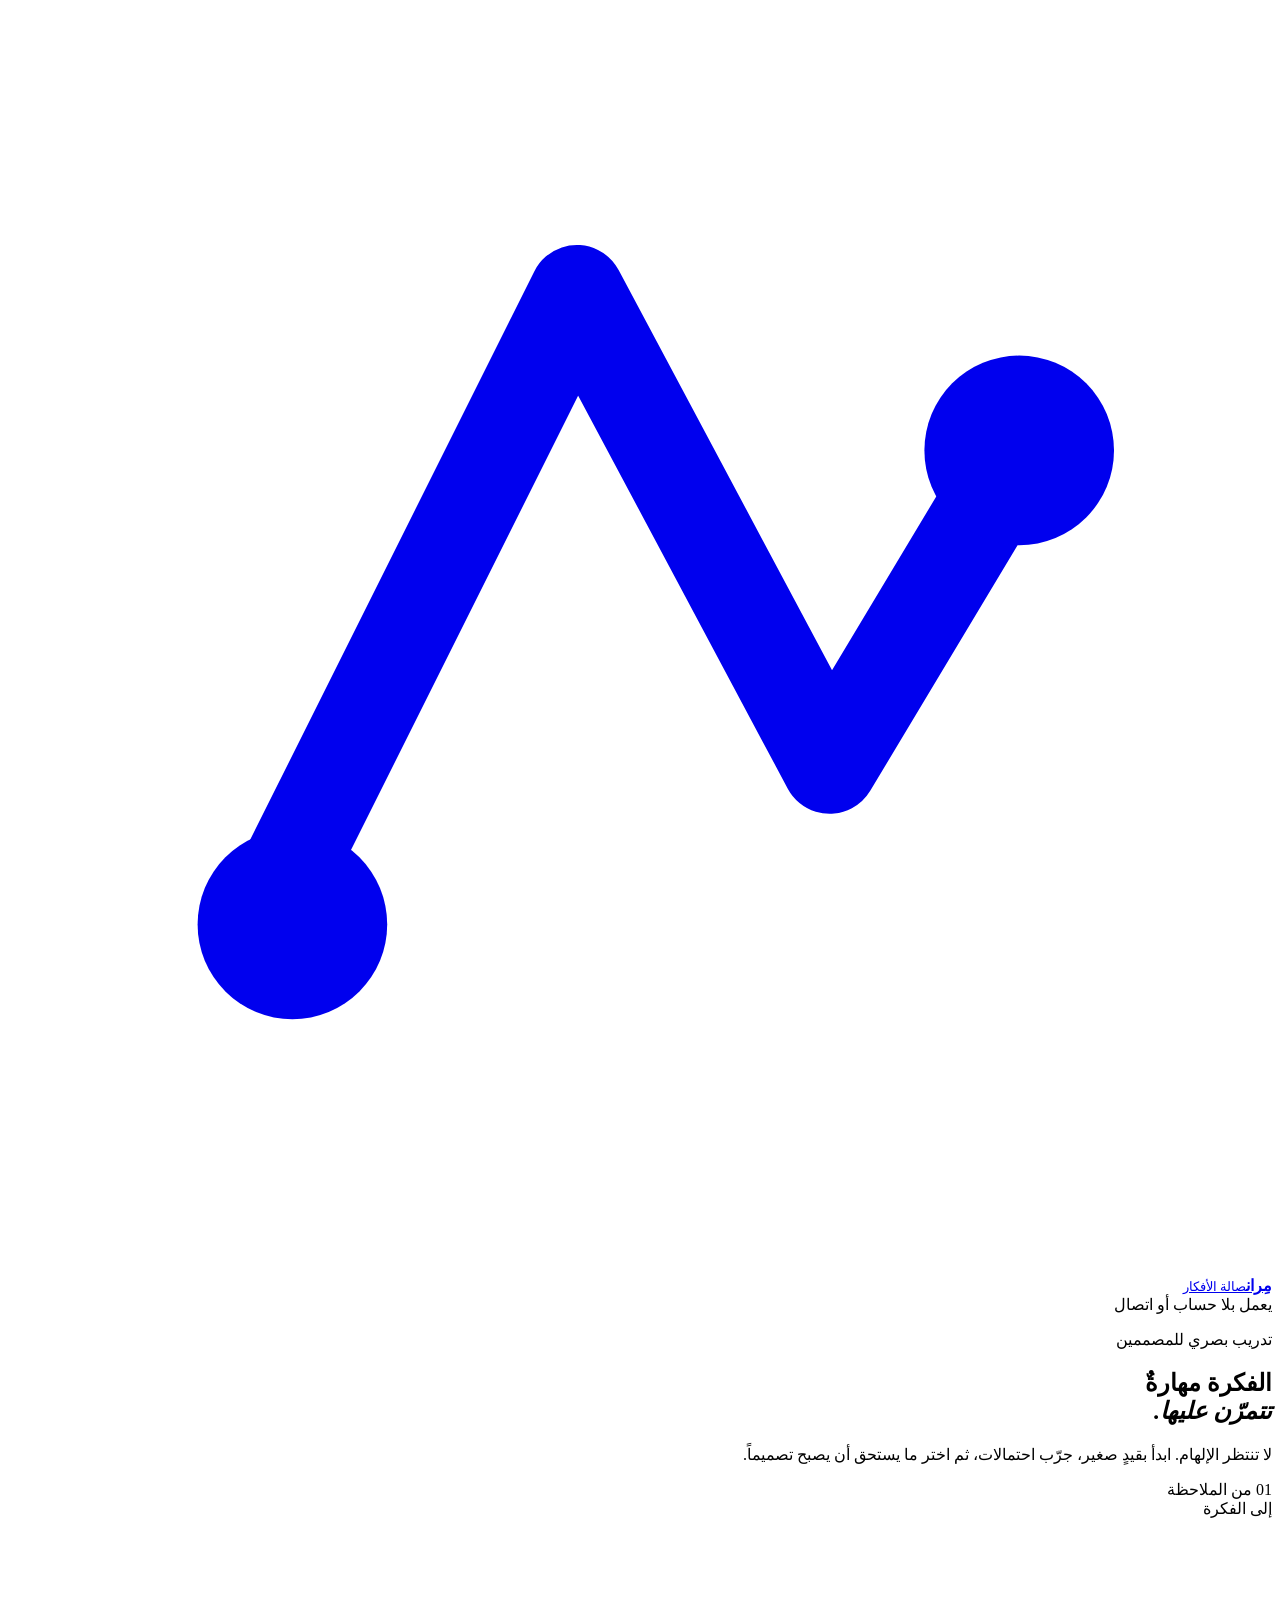
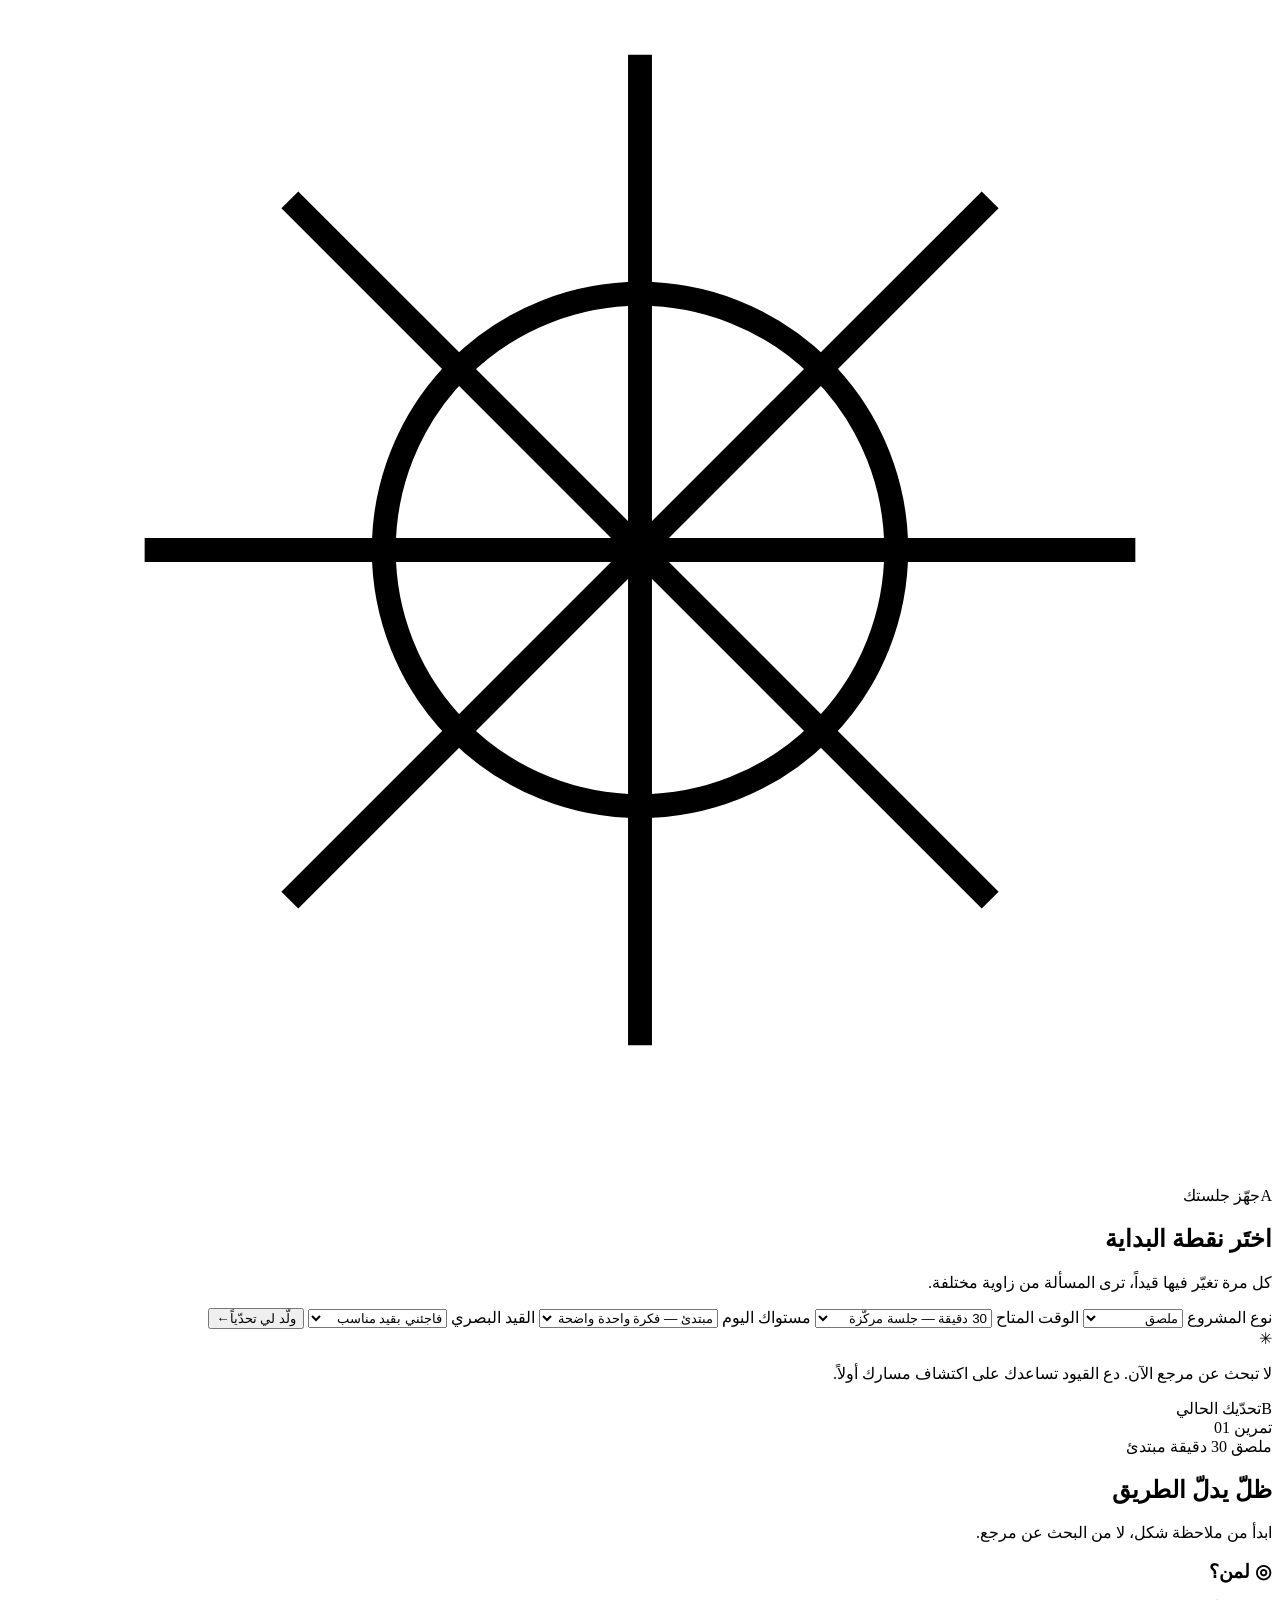
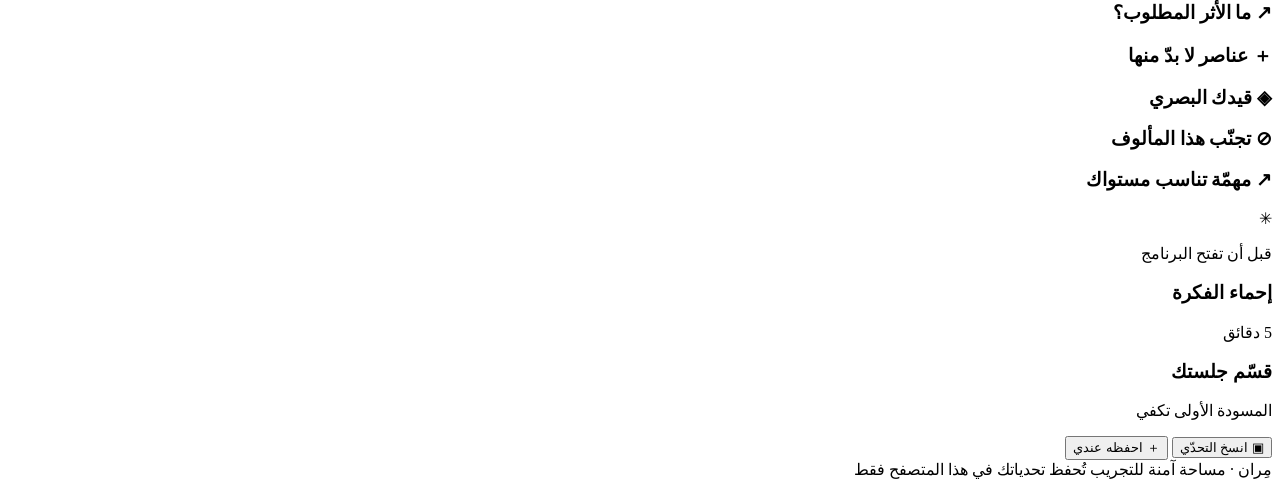
==== miran/index.html @ b80fbe61 "Publish Arabic learning site: miran/index.html" ====
<!doctype html>
<html lang="ar" dir="rtl">
<head>
  <meta charset="utf-8">
  <meta name="viewport" content="width=device-width, initial-scale=1">
  <meta name="theme-color" content="#f2eee3">
  <meta name="description" content="تمارين تصميم عربية قصيرة تساعدك على توليد أفكارك بصرياً، لا تقليدها.">
  <title>مِران — صالة الأفكار</title>
  <link rel="stylesheet" href="styles.css">
  <script src="challenges.js" defer></script>
  <script src="app.js" defer></script>
</head>
<body>
  <header class="topbar">
    <a class="brand" href="#top" aria-label="مِران — إلى بداية الصفحة">
      <span class="brand-mark" aria-hidden="true">
        <svg viewBox="0 0 40 40" fill="none"><path d="M8 29 18 9l8 15 6-10" stroke="currentColor" stroke-width="3" stroke-linecap="round" stroke-linejoin="round"/><circle cx="9" cy="29" r="3" fill="currentColor"/><circle cx="32" cy="14" r="3" fill="currentColor"/></svg>
      </span>
      <span><strong>مِران</strong><small>صالة الأفكار</small></span>
    </a>
    <div class="offline-tag"><span class="online-dot" aria-hidden="true"></span> يعمل بلا حساب أو اتصال</div>
  </header>

  <main id="top" class="page-shell">
    <section class="intro" aria-labelledby="page-title">
      <div class="intro-copy">
        <p class="eyebrow"><span class="eyebrow-line" aria-hidden="true"></span> تدريب بصري للمصممين</p>
        <h1 id="page-title">الفكرة مهارةٌ<br><em>تتمرّن عليها.</em></h1>
        <p class="intro-note">لا تنتظر الإلهام. ابدأ بقيدٍ صغير، جرّب احتمالات، ثم اختر ما يستحق أن يصبح تصميماً.</p>
      </div>
      <div class="intro-stamp" aria-hidden="true">
        <span class="stamp-number">01</span>
        <span class="stamp-text">من الملاحظة<br>إلى الفكرة</span>
        <svg viewBox="0 0 74 74" fill="none"><path d="M37 8v58M8 37h58M16.5 16.5l41 41m0-41-41 41" stroke="currentColor" stroke-width="1.4"/><circle cx="37" cy="37" r="15" stroke="currentColor" stroke-width="1.4"/></svg>
      </div>
    </section>

    <section class="workbench" aria-label="مولّد تحديات التصميم">
      <aside class="controls" aria-labelledby="controls-title">
        <div class="section-cap"><span class="cap-index">A</span><span>جهّز جلستك</span></div>
        <h2 id="controls-title">اختَر نقطة البداية</h2>
        <p class="controls-hint">كل مرة تغيّر فيها قيداً، ترى المسألة من زاوية مختلفة.</p>

        <form id="settings-form">
          <label class="field-label" for="project-type">نوع المشروع</label>
          <select id="project-type" name="project" aria-label="نوع المشروع">
            <option value="poster">ملصق</option>
            <option value="identity">هوية مصغّرة</option>
            <option value="social">منشور توعوي</option>
            <option value="cover">غلاف</option>
            <option value="infographic">إنفوغراف</option>
            <option value="packaging">تغليف</option>
            <option value="event">فعالية</option>
            <option value="editorial">صفحة تحريرية</option>
          </select>

          <label class="field-label" for="time-limit">الوقت المتاح</label>
          <select id="time-limit" name="time">
            <option value="20">20 دقيقة — جولة خاطفة</option>
            <option value="30" selected>30 دقيقة — جلسة مركّزة</option>
            <option value="45">45 دقيقة — مساحة للتجريب</option>
            <option value="60">60 دقيقة — تعمّق أكثر</option>
          </select>

          <label class="field-label" for="skill-level">مستواك اليوم</label>
          <select id="skill-level" name="level">
            <option value="beginner" selected>مبتدئ — فكرة واحدة واضحة</option>
            <option value="intermediate">متوسط — قارن بين مسارين</option>
            <option value="advanced">متقدم — ابنِ نظاماً بصرياً</option>
          </select>

          <label class="field-label" for="visual-constraint">القيد البصري</label>
          <select id="visual-constraint" name="constraint">
            <option value="auto" selected>فاجئني بقيد مناسب</option>
            <option value="mono">لون واحد ودرجاته</option>
            <option value="no-photo">بلا صور فوتوغرافية</option>
            <option value="one-shape">شكل هندسي واحد</option>
            <option value="type-led">الحروف هي الصورة</option>
            <option value="asymmetry">تكوين غير متمركز</option>
            <option value="three-colors">ثلاثة ألوان كحد أقصى</option>
            <option value="whitespace">مساحة فارغة واسعة</option>
            <option value="grid">شبكة 3 × 3</option>
            <option value="handmade">أثر مرسوم باليد</option>
            <option value="collage">قصاصات وكولاج</option>
          </select>

          <button class="button button-primary generate-button" type="submit">
            <span>ولّد لي تحدّياً</span><span class="button-arrow" aria-hidden="true">←</span>
          </button>
        </form>

        <div class="nudge"><span class="nudge-mark" aria-hidden="true">✳</span><p>لا تبحث عن مرجع الآن. دع القيود تساعدك على اكتشاف مسارك أولاً.</p></div>
      </aside>

      <article class="challenge" aria-labelledby="challenge-title">
        <div class="challenge-topline">
          <div class="section-cap"><span class="cap-index">B</span><span>تحدّيك الحالي</span></div>
          <span id="challenge-number" class="challenge-number">تمرين 01</span>
        </div>

        <div class="challenge-meta">
          <span id="project-chip" class="project-chip">ملصق</span>
          <span class="meta-divider" aria-hidden="true"></span>
          <span id="meta-time">30 دقيقة</span>
          <span class="meta-divider" aria-hidden="true"></span>
          <span id="meta-level">مبتدئ</span>
        </div>

        <h2 id="challenge-title" tabindex="-1">ظلّ يدلّ الطريق</h2>
        <p id="challenge-deck" class="challenge-deck">ابدأ من ملاحظة شكل، لا من البحث عن مرجع.</p>

        <div class="brief-grid">
          <section class="brief-block audience-block">
            <h3><span class="field-symbol" aria-hidden="true">◎</span> لمن؟</h3>
            <p id="brief-audience"></p>
          </section>
          <section class="brief-block objective-block">
            <h3><span class="field-symbol" aria-hidden="true">↗</span> ما الأثر المطلوب؟</h3>
            <p id="brief-objective"></p>
          </section>
          <section class="brief-block required-block">
            <h3><span class="field-symbol" aria-hidden="true">＋</span> عناصر لا بدّ منها</h3>
            <ul id="brief-required"></ul>
          </section>
          <section class="brief-block constraint-block">
            <h3><span class="field-symbol" aria-hidden="true">◈</span> قيدك البصري</h3>
            <p id="brief-constraint"></p>
          </section>
          <section class="brief-block cliche-block">
            <h3><span class="field-symbol" aria-hidden="true">⊘</span> تجنّب هذا المألوف</h3>
            <p id="brief-cliche"></p>
          </section>
          <section class="brief-block scope-block">
            <h3><span class="field-symbol" aria-hidden="true">↗</span> مهمّة تناسب مستواك</h3>
            <p id="brief-scope"></p>
          </section>
        </div>

        <section class="warmup" aria-labelledby="warmup-heading">
          <div class="warmup-heading">
            <span class="warmup-icon" aria-hidden="true">✳</span>
            <div><p class="warmup-kicker">قبل أن تفتح البرنامج</p><h3 id="warmup-heading">إحماء الفكرة</h3></div>
            <span id="warmup-time" class="warmup-time">5 دقائق</span>
          </div>
          <p id="brief-warmup" class="warmup-copy"></p>
        </section>

        <section class="route" aria-label="تقسيم وقت التمرين">
          <div class="route-heading"><h3>قسّم جلستك</h3><span>المسودة الأولى تكفي</span></div>
          <ol id="time-route" class="time-route"></ol>
        </section>

        <div class="challenge-actions">
          <button id="copy-button" class="button button-secondary" type="button"><span class="action-icon" aria-hidden="true">▣</span> انسخ التحدّي</button>
          <button id="save-button" class="button button-secondary" type="button"><span class="action-icon" aria-hidden="true">＋</span> احفظه عندي</button>
          <span id="action-status" class="action-status" role="status" aria-live="polite"></span>
        </div>
      </article>
    </section>

    <section id="saved-section" class="saved-section" hidden aria-labelledby="saved-title">
      <div class="saved-heading"><div><p class="eyebrow">مسوداتك</p><h2 id="saved-title">التحديات المحفوظة</h2></div><span id="saved-count" class="saved-count">0</span></div>
      <ul id="saved-list" class="saved-list"></ul>
    </section>

    <footer class="page-footer">
      <span>مِران <span aria-hidden="true">·</span> مساحة آمنة للتجريب</span>
      <span>تُحفظ تحدياتك في هذا المتصفح فقط</span>
    </footer>
  </main>
</body>
</html>
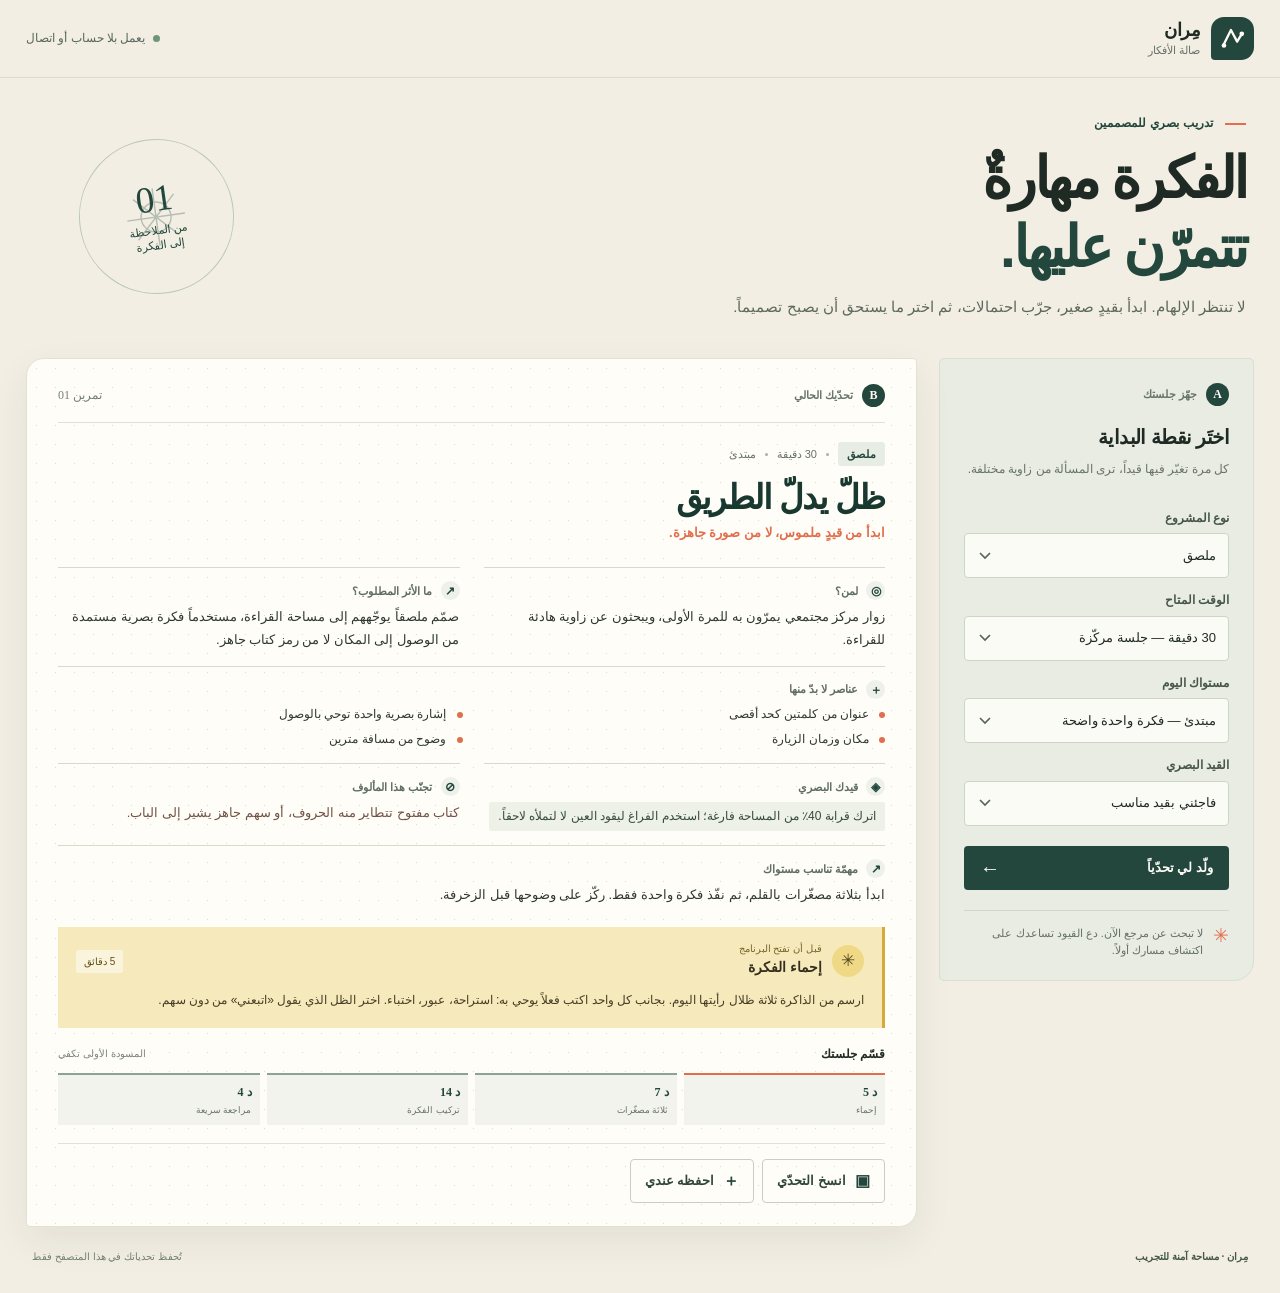
==== commit 4a78391c: "إضافة بيانات المشاركة وتحسين أهداف اللمس في مِران" ====
--- a/miran/index.html
+++ b/miran/index.html
@@ -6,6 +6,23 @@
   <meta name="theme-color" content="#f2eee3">
   <meta name="description" content="تمارين تصميم عربية قصيرة تساعدك على توليد أفكارك بصرياً، لا تقليدها.">
   <title>مِران — صالة الأفكار</title>
+  <link rel="canonical" href="https://mrdesigner2023.github.io/miran-arabic-design/miran/">
+  <link rel="icon" type="image/svg+xml" href="../favicon.svg">
+  <meta property="og:locale" content="ar_AR">
+  <meta property="og:type" content="website">
+  <meta property="og:site_name" content="من الأداة إلى الفكرة">
+  <meta property="og:title" content="مِران — صالة الأفكار">
+  <meta property="og:description" content="٤٨ تمرين تصميم عربي قصير يساعدك على توليد أفكارك بصرياً، لا تقليدها.">
+  <meta property="og:url" content="https://mrdesigner2023.github.io/miran-arabic-design/miran/">
+  <meta property="og:image" content="https://mrdesigner2023.github.io/miran-arabic-design/share.png">
+  <meta property="og:image:width" content="1200">
+  <meta property="og:image:height" content="630">
+  <meta property="og:image:alt" content="مِران — صالة أفكار وتمارين تصميم عربية للمبتدئين">
+  <meta name="twitter:card" content="summary_large_image">
+  <meta name="twitter:title" content="مِران — صالة الأفكار">
+  <meta name="twitter:description" content="٤٨ تمريناً عربياً لتدريب عينك على ابتكار أفكار تصميم أصلية.">
+  <meta name="twitter:image" content="https://mrdesigner2023.github.io/miran-arabic-design/share.png">
+  <meta name="twitter:image:alt" content="مِران — صالة أفكار وتمارين تصميم عربية للمبتدئين">
   <link rel="stylesheet" href="styles.css">
   <script src="challenges.js" defer></script>
   <script src="app.js" defer></script>
@@ -169,4 +186,4 @@
     </footer>
   </main>
 </body>
-</html>
+</html>
--- a/miran/styles.css
+++ b/miran/styles.css
@@ -0,0 +1,313 @@
+:root {
+  color-scheme: light;
+  --paper: #f2eee3;
+  --sheet: #fffdf7;
+  --ink: #202a24;
+  --muted: #68736a;
+  --line: #d9d9ca;
+  --forest: #23473d;
+  --forest-dark: #19382f;
+  --orange: #e16f4d;
+  --sun: #f0c95d;
+  --pale-green: #e7ede4;
+  --shadow: 0 14px 38px rgb(31 49 38 / 7%);
+}
+
+* { box-sizing: border-box; }
+
+html { scroll-behavior: smooth; }
+
+body {
+  margin: 0;
+  background: var(--paper);
+  color: var(--ink);
+  font-family: -apple-system, BlinkMacSystemFont, "SF Arabic", "Geeza Pro", "Noto Sans Arabic", "Tahoma", sans-serif;
+  font-size: 15px;
+  line-height: 1.7;
+  -webkit-font-smoothing: antialiased;
+}
+
+button, select { font: inherit; }
+button { color: inherit; }
+a { color: inherit; }
+
+.topbar {
+  min-height: 78px;
+  padding: 15px max(26px, calc((100vw - 1240px) / 2));
+  display: flex;
+  align-items: center;
+  justify-content: space-between;
+  border-bottom: 1px solid rgb(35 71 61 / 11%);
+}
+
+.brand {
+  display: inline-flex;
+  align-items: center;
+  min-height: 44px;
+  gap: 11px;
+  text-decoration: none;
+}
+
+.brand-mark {
+  width: 43px;
+  height: 43px;
+  display: grid;
+  place-items: center;
+  color: var(--sheet);
+  background: var(--forest);
+  border-radius: 13px 13px 13px 4px;
+}
+
+.brand-mark svg { width: 31px; height: 31px; }
+.brand strong, .brand small { display: block; line-height: 1.25; }
+.brand strong { font-size: 18px; letter-spacing: -.03em; }
+.brand small { margin-top: 3px; color: var(--muted); font-size: 11px; }
+
+.offline-tag {
+  display: inline-flex;
+  align-items: center;
+  gap: 8px;
+  color: #58685d;
+  font-size: 12px;
+}
+
+.online-dot { width: 7px; height: 7px; background: #709476; border-radius: 50%; }
+
+.page-shell { width: min(1240px, calc(100% - 52px)); margin-inline: auto; }
+
+.intro {
+  min-height: 273px;
+  display: flex;
+  align-items: center;
+  justify-content: space-between;
+  padding: 35px 8px 38px;
+  position: relative;
+}
+
+.intro-copy { max-width: 760px; }
+.eyebrow { margin: 0 0 11px; color: var(--forest); font-size: 12px; font-weight: 700; letter-spacing: .01em; }
+.eyebrow-line { display: inline-block; width: 21px; height: 2px; margin-inline-end: 8px; vertical-align: middle; background: var(--orange); }
+
+.intro h1 {
+  margin: 0;
+  font-size: clamp(37px, 5vw, 57px);
+  line-height: 1.2;
+  letter-spacing: -.055em;
+  font-weight: 800;
+}
+
+.intro h1 em { color: var(--forest); font-style: normal; }
+.intro-note { max-width: 525px; margin: 13px 0 0; color: #5d685f; font-size: 15px; }
+
+.intro-stamp {
+  position: relative;
+  width: 155px;
+  height: 155px;
+  margin-inline-end: 45px;
+  display: flex;
+  align-items: center;
+  justify-content: center;
+  flex-direction: column;
+  color: var(--forest);
+  border: 1px solid #bbc8b7;
+  border-radius: 50%;
+  transform: rotate(-8deg);
+}
+
+.intro-stamp svg { position: absolute; inset: 40px; width: 74px; height: 74px; opacity: .29; }
+.stamp-number { position: relative; z-index: 1; font-family: Georgia, serif; font-size: 37px; line-height: 1; }
+.stamp-text { position: relative; z-index: 1; margin-top: 6px; font-size: 11px; line-height: 1.4; text-align: center; }
+
+.workbench {
+  display: grid;
+  grid-template-columns: minmax(275px, 315px) minmax(0, 1fr);
+  align-items: start;
+  gap: 22px;
+  direction: rtl;
+}
+
+.controls {
+  padding: 24px 24px 20px;
+  background: #e8ece3;
+  border: 1px solid #d8dfd4;
+  border-radius: 5px 5px 20px 5px;
+}
+
+.section-cap { display: flex; align-items: center; gap: 9px; color: #67756a; font-size: 11px; font-weight: 700; }
+.cap-index { display: inline-grid; width: 23px; height: 23px; place-items: center; color: var(--sheet); background: var(--forest); border-radius: 50%; font-family: Georgia, serif; font-size: 12px; }
+.controls h2 { margin: 14px 0 0; font-size: 20px; letter-spacing: -.03em; }
+.controls-hint { margin: 5px 0 17px; color: var(--muted); font-size: 12px; }
+
+#settings-form { display: flex; flex-direction: column; }
+.field-label { margin: 12px 0 5px; color: #47564b; font-size: 12px; font-weight: 700; }
+
+select {
+  width: 100%;
+  min-height: 45px;
+  padding: 9px 12px;
+  padding-left: 37px;
+  color: var(--ink);
+  background: #fbfbf6;
+  border: 1px solid #cdd4c8;
+  border-radius: 4px;
+  appearance: none;
+  background-image: url("data:image/svg+xml,%3Csvg xmlns='http://www.w3.org/2000/svg' width='12' height='8' viewBox='0 0 12 8'%3E%3Cpath d='m1 1 5 5 5-5' fill='none' stroke='%2357675b' stroke-width='1.7'/%3E%3C/svg%3E");
+  background-repeat: no-repeat;
+  background-position: 14px center;
+  font-size: 13px;
+}
+
+select:focus-visible, button:focus-visible, a:focus-visible { outline: 3px solid #e38a65; outline-offset: 3px; }
+
+.button {
+  min-height: 44px;
+  display: inline-flex;
+  align-items: center;
+  justify-content: center;
+  gap: 9px;
+  padding: 9px 14px;
+  border: 1px solid transparent;
+  border-radius: 4px;
+  cursor: pointer;
+  font-size: 13px;
+  font-weight: 700;
+  transition: background-color 140ms ease, border-color 140ms ease, transform 140ms ease;
+}
+
+.button:hover { transform: translateY(-1px); }
+.button:active { transform: translateY(0); }
+.button-primary { color: #fffdf7; background: var(--forest); }
+.button-primary:hover { background: var(--forest-dark); }
+.generate-button { width: 100%; justify-content: space-between; margin-top: 20px; padding-inline: 15px; }
+.button-arrow { font-size: 20px; font-weight: 400; line-height: 1; }
+.button-secondary { color: #31463a; background: transparent; border-color: #c8cfc2; }
+.button-secondary:hover { background: #f1f4ed; border-color: #9eae9f; }
+.action-icon { color: var(--forest); font-size: 16px; line-height: 1; }
+
+.nudge { display: flex; gap: 10px; margin-top: 20px; padding-top: 14px; border-top: 1px solid #d0d8cd; }
+.nudge-mark { color: var(--orange); font-size: 19px; line-height: 1.2; }
+.nudge p { margin: 0; color: #667168; font-size: 11px; line-height: 1.6; }
+
+.challenge {
+  min-width: 0;
+  padding: 25px 31px 23px;
+  background-color: var(--sheet);
+  background-image: radial-gradient(#d7ddcf 0.65px, transparent .65px);
+  background-size: 19px 19px;
+  border: 1px solid #e4e1d4;
+  border-radius: 18px 4px 18px 4px;
+  box-shadow: var(--shadow);
+}
+
+.challenge-topline { display: flex; align-items: center; justify-content: space-between; padding-bottom: 15px; border-bottom: 1px solid #dfe2d7; }
+.challenge-number { color: #728076; font-family: Georgia, serif; font-size: 12px; direction: ltr; }
+.challenge-meta { display: flex; align-items: center; gap: 9px; margin-top: 19px; color: #667268; font-size: 11px; }
+.project-chip { padding: 3px 9px; color: var(--forest); background: var(--pale-green); border-radius: 3px; font-weight: 700; }
+.meta-divider { width: 3px; height: 3px; background: #a9b1a7; border-radius: 50%; }
+
+.challenge h2 { margin: 9px 0 1px; color: var(--forest-dark); font-size: clamp(25px, 3vw, 34px); line-height: 1.35; letter-spacing: -.04em; }
+.challenge-deck { margin: 0; color: var(--orange); font-size: 13px; font-weight: 700; }
+
+.brief-grid { display: grid; grid-template-columns: 1fr 1fr; column-gap: 24px; margin-top: 23px; }
+.brief-block { min-width: 0; padding: 13px 0 14px; border-top: 1px solid var(--line); }
+.brief-block h3 { display: flex; align-items: center; gap: 8px; margin: 0 0 6px; color: #5f6e62; font-size: 11px; font-weight: 700; }
+.field-symbol { width: 19px; height: 19px; display: inline-grid; place-items: center; color: var(--forest); background: #edf1e9; border-radius: 50%; font-size: 12px; }
+.brief-block p { margin: 0; color: #2e3932; font-size: 13px; line-height: 1.75; }
+.required-block { grid-column: 1 / -1; }
+.scope-block { grid-column: 1 / -1; }
+.required-block ul { display: grid; grid-template-columns: 1fr 1fr; gap: 5px 18px; margin: 0; padding: 0; list-style: none; }
+.required-block li { position: relative; padding-inline-start: 16px; color: #2e3932; font-size: 12px; line-height: 1.65; }
+.required-block li::before { position: absolute; inset-inline-start: 0; top: .62em; width: 6px; height: 6px; content: ""; background: var(--orange); border-radius: 50%; }
+.constraint-block { position: relative; }
+.constraint-block p { display: inline-block; padding: 4px 9px; color: #364a3d; background: #edf1e8; border-radius: 2px; font-size: 12px; }
+.cliche-block p { color: #725347; }
+
+.warmup { margin-top: 6px; padding: 15px 18px 16px; background: #f6e9bb; border-inline-start: 3px solid #d5a93a; }
+.warmup-heading { display: flex; align-items: center; gap: 10px; }
+.warmup-icon { width: 32px; height: 32px; display: grid; place-items: center; color: #56451b; background: #f0d986; border-radius: 50%; font-size: 17px; }
+.warmup-kicker { margin: 0; color: #7b682c; font-size: 10px; line-height: 1.3; }
+.warmup h3 { margin: 1px 0 0; color: #352f1f; font-size: 14px; }
+.warmup-time { margin-inline-start: auto; padding: 3px 8px; color: #63501a; background: rgb(255 255 255 / 48%); border-radius: 2px; font-size: 10px; white-space: nowrap; }
+.warmup-copy { margin: 10px 0 0; color: #463d25; font-size: 12px; line-height: 1.8; }
+
+.route { margin-top: 16px; }
+.route-heading { display: flex; align-items: center; justify-content: space-between; }
+.route-heading h3 { margin: 0; font-size: 12px; }
+.route-heading span { color: #7b857b; font-size: 10px; }
+.time-route { display: grid; grid-template-columns: repeat(4, minmax(0, 1fr)); gap: 7px; margin: 9px 0 0; padding: 0; list-style: none; }
+.time-route li { min-width: 0; padding: 7px 8px 6px; background: #f2f3ec; border-top: 2px solid #8da294; }
+.time-route li:first-child { border-top-color: var(--orange); }
+.time-route strong, .time-route span { display: block; }
+.time-route strong { color: var(--forest); font-family: Georgia, serif; font-size: 12px; direction: ltr; text-align: right; }
+.time-route span { margin-top: 1px; overflow: hidden; color: #687369; font-size: 9px; text-overflow: ellipsis; white-space: nowrap; }
+
+.challenge-actions { display: flex; flex-wrap: wrap; align-items: center; gap: 8px; margin-top: 18px; padding-top: 15px; border-top: 1px solid #dfe2d7; }
+.action-status { min-height: 20px; margin-inline-start: auto; color: #4d7557; font-size: 11px; }
+
+.saved-section { margin: 32px 0 0; padding: 22px 25px; background: #e8ece3; border-radius: 5px 15px 5px 15px; }
+.saved-heading { display: flex; align-items: center; justify-content: space-between; }
+.saved-heading .eyebrow { margin-bottom: 0; font-size: 10px; }
+.saved-heading h2 { margin: 1px 0 0; font-size: 19px; }
+.saved-count { min-width: 30px; height: 30px; display: grid; place-items: center; color: #fff; background: var(--forest); border-radius: 50%; font-family: Georgia, serif; font-size: 12px; }
+.saved-list { display: grid; grid-template-columns: repeat(2, minmax(0, 1fr)); gap: 9px 20px; margin: 14px 0 0; padding: 0; list-style: none; }
+.saved-entry { display: flex; align-items: center; justify-content: space-between; gap: 12px; padding: 10px 0; border-top: 1px solid #ced7cc; }
+.saved-entry strong, .saved-entry small { display: block; }
+.saved-entry strong { font-size: 12px; }
+.saved-entry small { margin-top: 2px; color: #667268; font-size: 10px; }
+.saved-tools { flex: 0 0 auto; display: flex; align-items: center; gap: 5px; }
+.copy-saved, .remove-saved { padding: 4px 7px; color: #485c4d; background: transparent; border: 1px solid #c9cfc3; border-radius: 3px; cursor: pointer; font-size: 10px; }
+.remove-saved { color: #73564b; border-color: #c9c5b7; }
+.copy-saved:hover, .remove-saved:hover { background: #f4f0e7; }
+.saved-empty { grid-column: 1 / -1; margin: 0; color: #647167; font-size: 12px; }
+
+.page-footer { display: flex; justify-content: space-between; gap: 15px; padding: 21px 6px 28px; color: #738076; font-size: 10px; }
+.page-footer span:first-child { color: #48584c; font-weight: 700; }
+
+[hidden] { display: none !important; }
+
+@media (max-width: 900px) {
+  .workbench { grid-template-columns: minmax(245px, 290px) minmax(0, 1fr); gap: 14px; }
+  .controls { padding: 20px 18px; }
+  .challenge { padding: 22px 22px 20px; }
+  .brief-grid { column-gap: 16px; }
+  .intro-stamp { margin-inline-end: 12px; }
+}
+
+@media (max-width: 720px) {
+  .topbar { min-height: 68px; padding-inline: 20px; }
+  .offline-tag { font-size: 10px; }
+  .page-shell { width: min(100% - 32px, 560px); }
+  .intro { min-height: 0; padding: 31px 2px 25px; }
+  .intro-stamp { width: 94px; height: 94px; margin-inline-end: 0; }
+  .intro-stamp svg { inset: 22px; width: 50px; height: 50px; }
+  .stamp-number { font-size: 25px; }
+  .stamp-text { font-size: 8px; }
+  .intro-note { max-width: 390px; font-size: 13px; }
+  .workbench { grid-template-columns: 1fr; gap: 13px; }
+  .challenge { order: 0; padding: 20px 18px; }
+  .controls { order: 1; }
+  .brief-grid { grid-template-columns: 1fr; }
+  .required-block, .scope-block { grid-column: auto; }
+  .required-block ul { grid-template-columns: 1fr; gap: 4px; }
+  .time-route { gap: 5px; }
+  .time-route li { padding-inline: 6px; }
+  .time-route span { font-size: 8px; }
+  .saved-section { padding: 18px; }
+  .saved-list { grid-template-columns: 1fr; }
+  .page-footer { flex-direction: column; gap: 4px; padding-inline: 2px; }
+}
+
+@media (max-width: 390px) {
+  .offline-tag { max-width: 115px; text-align: left; line-height: 1.35; }
+  .intro-stamp { width: 76px; height: 76px; }
+  .intro-stamp svg { inset: 14px; width: 48px; height: 48px; }
+  .stamp-number { font-size: 21px; }
+  .stamp-text { font-size: 7px; }
+  .intro h1 { font-size: 35px; }
+  .challenge-actions .button { flex: 1 1 calc(50% - 8px); }
+  .action-status { flex-basis: 100%; margin-inline-start: 0; }
+}
+
+@media (prefers-reduced-motion: reduce) {
+  *, *::before, *::after { scroll-behavior: auto !important; transition-duration: .01ms !important; animation-duration: .01ms !important; }
+}
